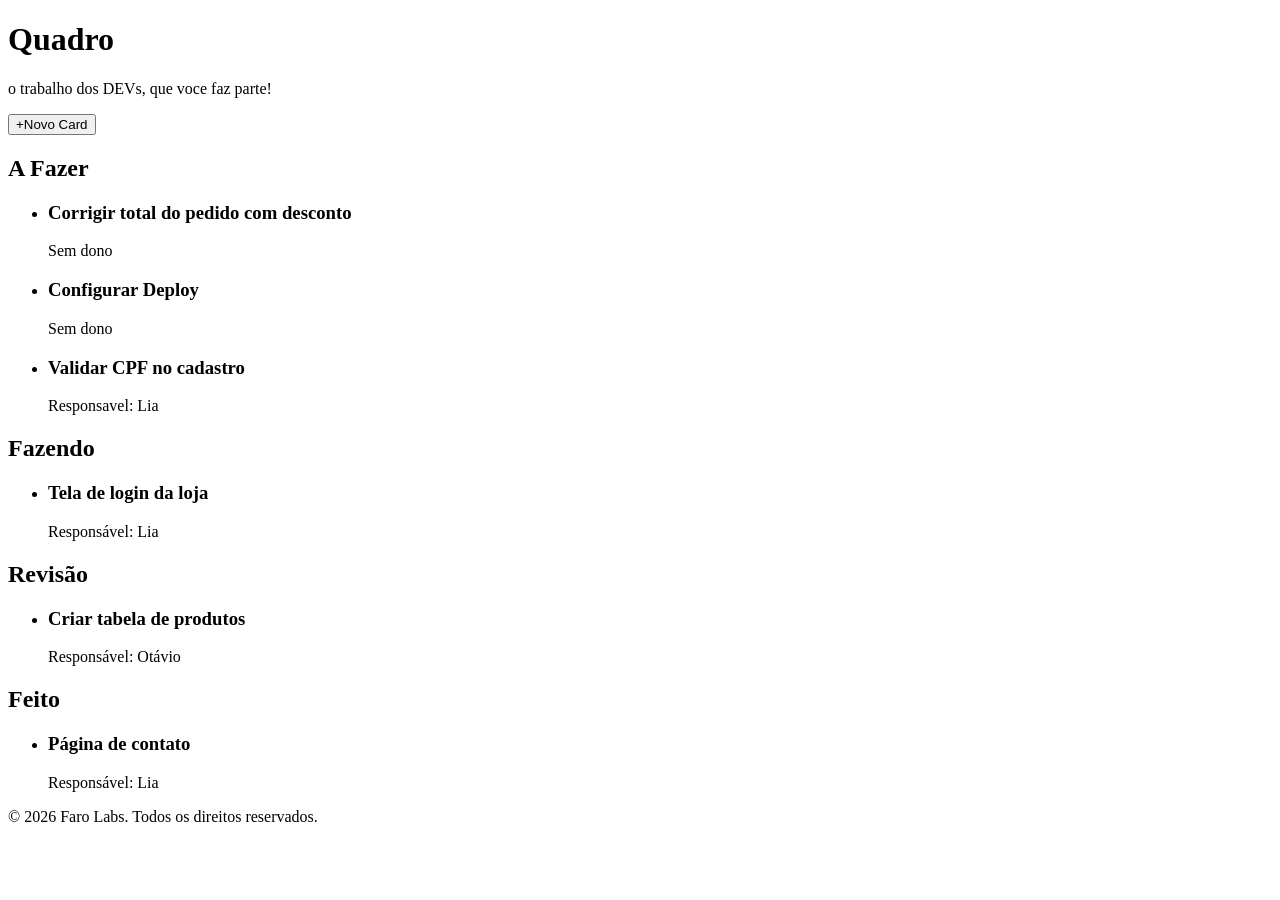
==== index.html @ b7ae597c "escreve os 6 cards de exemplo nas colunas" ====
<!DOCTYPE html>
<html lang="pt-BR">
<head>
  <meta charset="UTF-8">
  <meta name="viewport" content="width=device-width, initial-scale=1.0">
  <link rel="stylesheet" href="style.css">
  <title>Quadro — Faro Labs</title>
</head>

<body>
  <header>
    <h1>Quadro</h1>
    <p> o trabalho dos DEVs, que voce faz parte!</p>
    <button type="button">+Novo Card</button>
  </header>

  <main>
    <section aria-labelledby="coluna-a-fazer">
      <h2 id="coluna-a-fazer">A Fazer</h2>
      <ul>
        <li>
          <article>
            <h3>Corrigir total do pedido com desconto</h3>
            <p>Sem dono</p>
          </article>
        </li>
      </ul>
      <ul>
        <li>
          <article>
            <h3>Configurar Deploy</h3>
            <p>Sem dono</p>
          </article>
        </li>
      </ul>
      <ul>
        <li>
          <article>
            <h3>Validar CPF no cadastro</h3>
            <p>Responsavel: Lia</p>
          </article>
        </li>
      </ul>
    </section>

    <section aria-labelledby="coluna-fazendo">
      <h2 id="coluna-fazendo">Fazendo</h2>
      <ul>
        <li>
          <article>
            <h3>Tela de login da loja</h3>
            <p>Responsável: Lia</p>
          </article>
        </li>
      </ul>
    </section>

    <section aria-labelledby="coluna-revisao">
      <h2 id="coluna-revisao">Revisão</h2>
      <ul>
        <li>
          <article>
            <h3>Criar tabela de produtos</h3>
            <p>Responsável: Otávio</p>
          </article>
        </li>
      </ul>
    </section>

    <section aria-labelledby="coluna-feito">
      <h2 id="coluna-feito">Feito</h2>
      <ul>
        <li>
          <article>
            <h3>Página de contato</h3>
            <p>Responsável: Lia</p>
          </article>
        </li>
      </ul>
    </section>

  </main>

<footer>
  <p>© 2026 Faro Labs. Todos os direitos reservados.</p>
</footer>

</body>
</html>
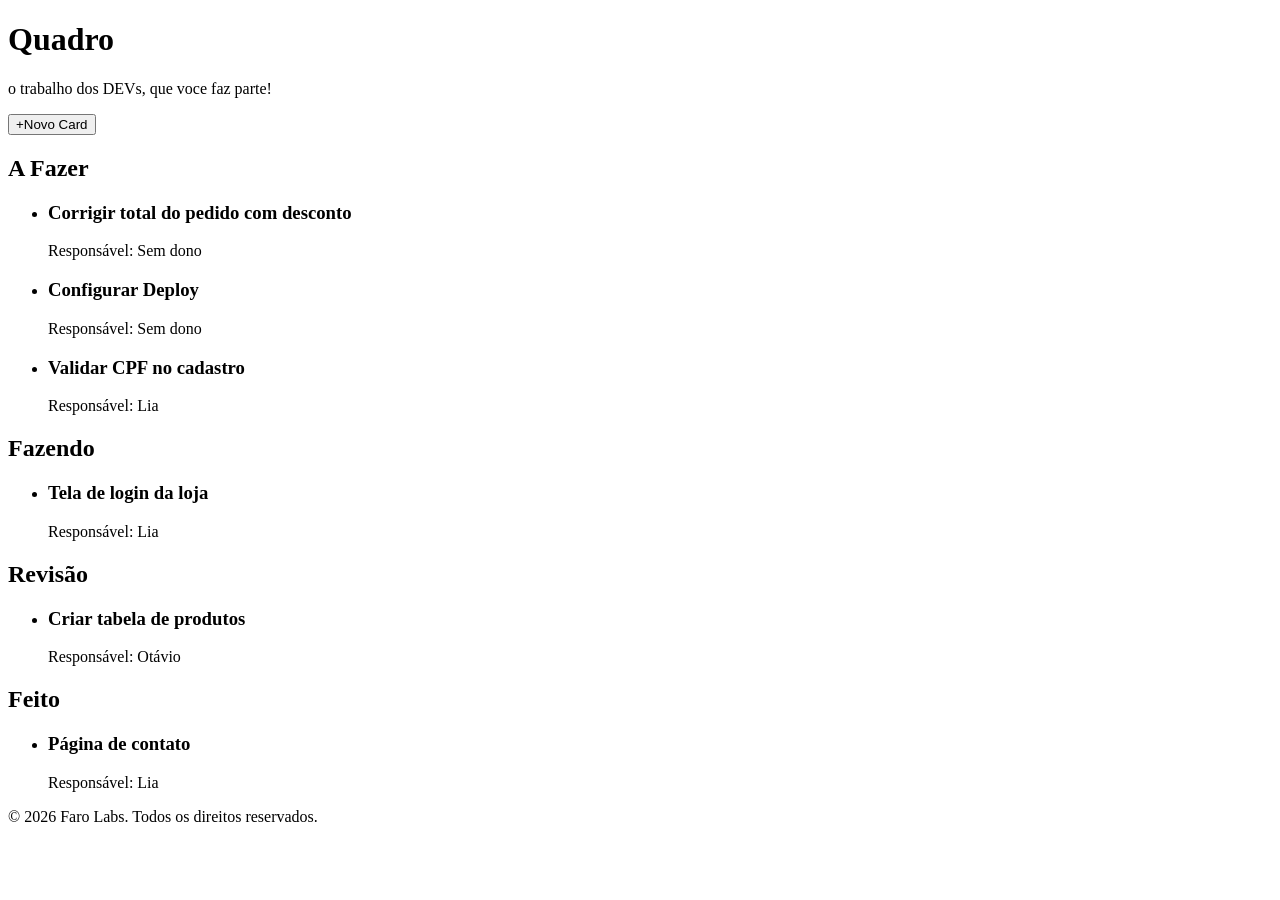
==== commit f7b19434: "junta os cards de A fazer numa lista so" ====
--- a/index.html
+++ b/index.html
@@ -21,23 +21,19 @@
         <li>
           <article>
             <h3>Corrigir total do pedido com desconto</h3>
-            <p>Sem dono</p>
+            <p>Responsável: Sem dono</p>
           </article>
         </li>
-      </ul>
-      <ul>
         <li>
           <article>
             <h3>Configurar Deploy</h3>
-            <p>Sem dono</p>
+            <p>Responsável: Sem dono</p>
           </article>
         </li>
-      </ul>
-      <ul>
         <li>
           <article>
             <h3>Validar CPF no cadastro</h3>
-            <p>Responsavel: Lia</p>
+            <p>Responsável: Lia</p>
           </article>
         </li>
       </ul>
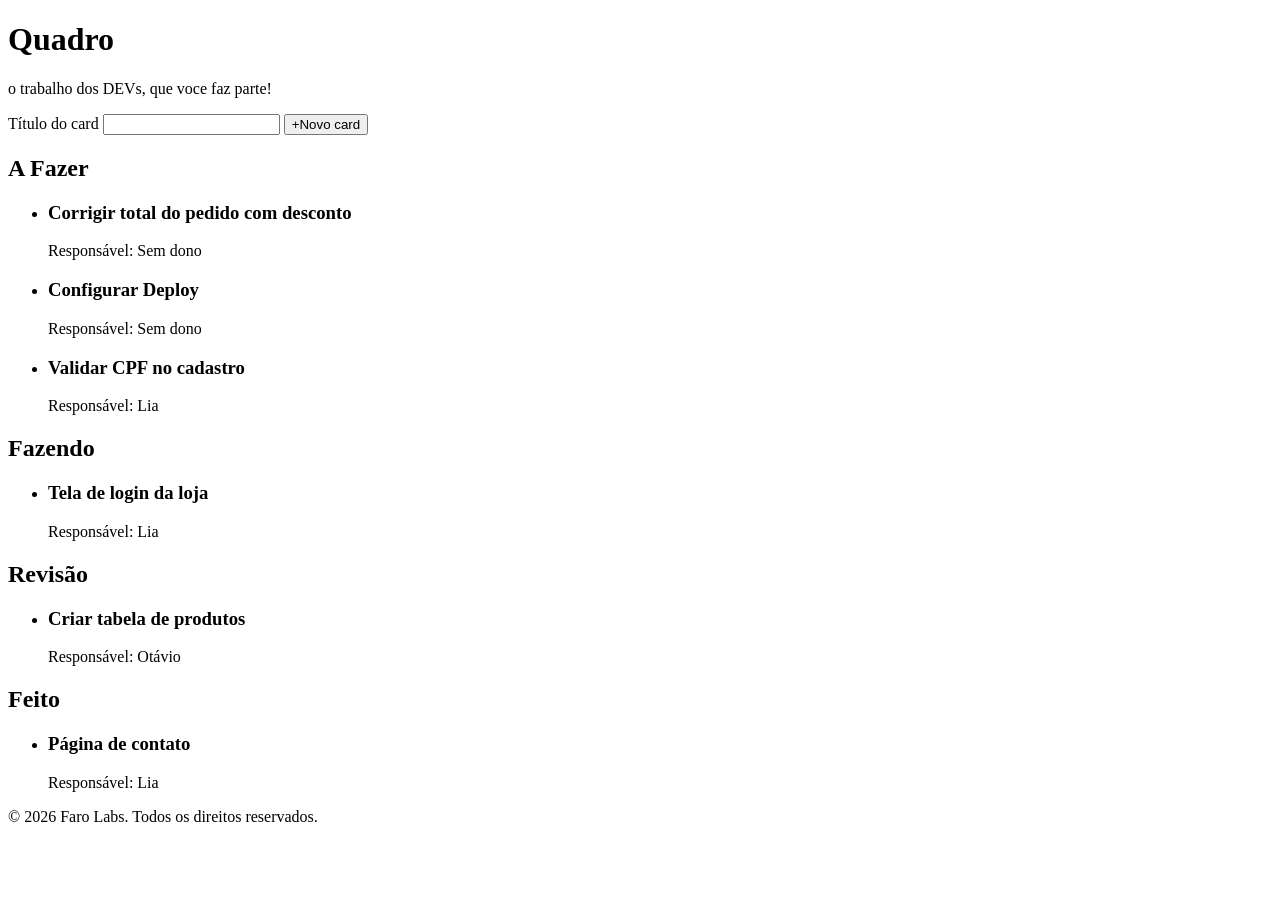
==== commit 9cc2bbf3: "troca o botao solto por o formulario de novo card com titulo OBRIGATORIO" ====
--- a/index.html
+++ b/index.html
@@ -11,7 +11,11 @@
   <header>
     <h1>Quadro</h1>
     <p> o trabalho dos DEVs, que voce faz parte!</p>
-    <button type="button">+Novo Card</button>
+    <form>
+      <label for="novo-titulo">Título do card</label>
+      <input id="novo-titulo" name="titulo" type="text" required maxlength="120">
+      <button type="submit">+Novo card</button>
+    </form>
   </header>
 
   <main>
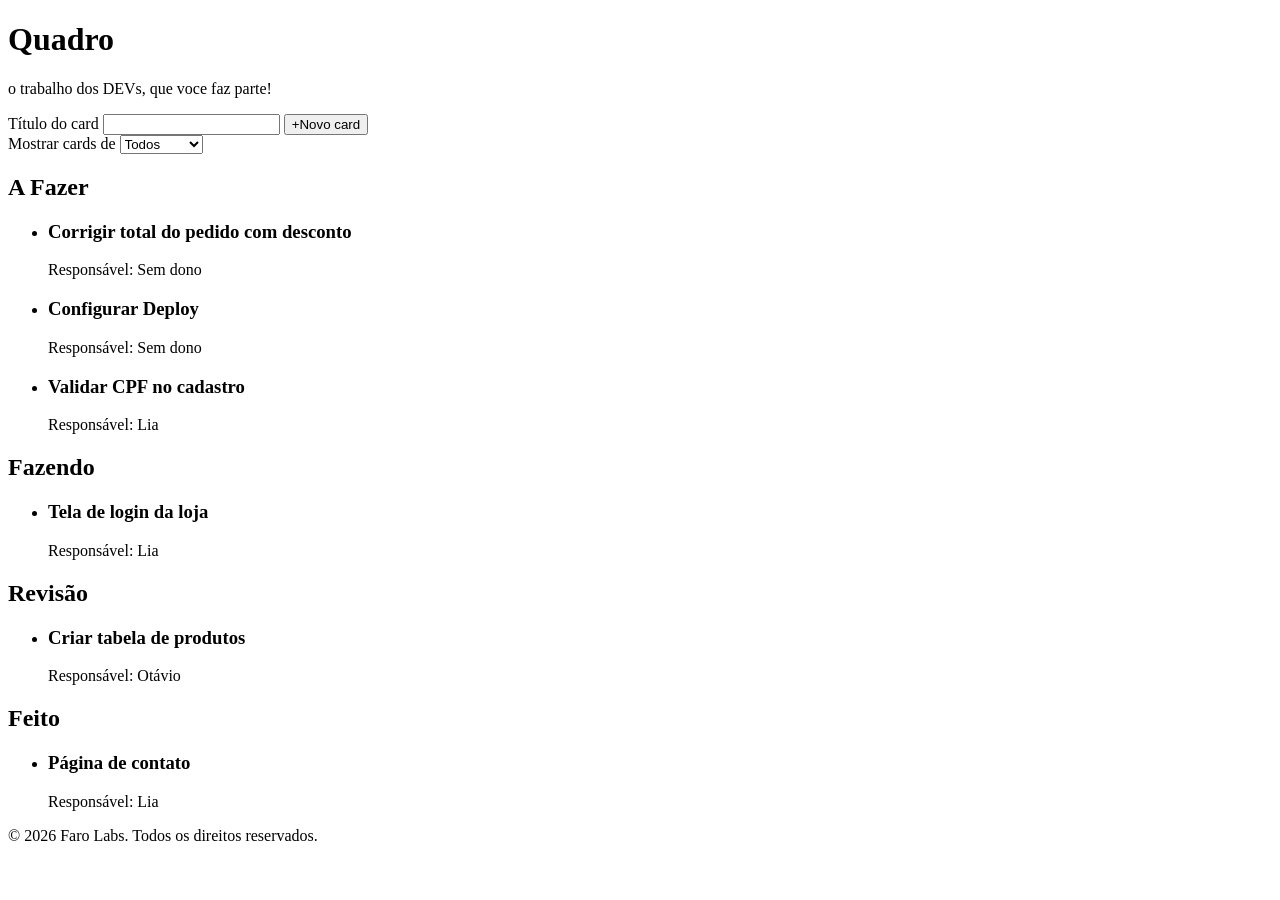
==== commit b5f83be3: "adiciona filtro por responsavel" ====
--- a/index.html
+++ b/index.html
@@ -16,6 +16,14 @@
       <input id="novo-titulo" name="titulo" type="text" required maxlength="120">
       <button type="submit">+Novo card</button>
     </form>
+    <label for="filtro"> Mostrar cards de 
+      <select name="responsavel" id="filtro">
+        <option value="todos">Todos</option>
+        <option value="lia">Lia</option>
+        <option value="otavio">Otávio</option>
+       <option value="sem-dono">Sem dono</option>
+      </select>
+    </label>
   </header>
 
   <main>
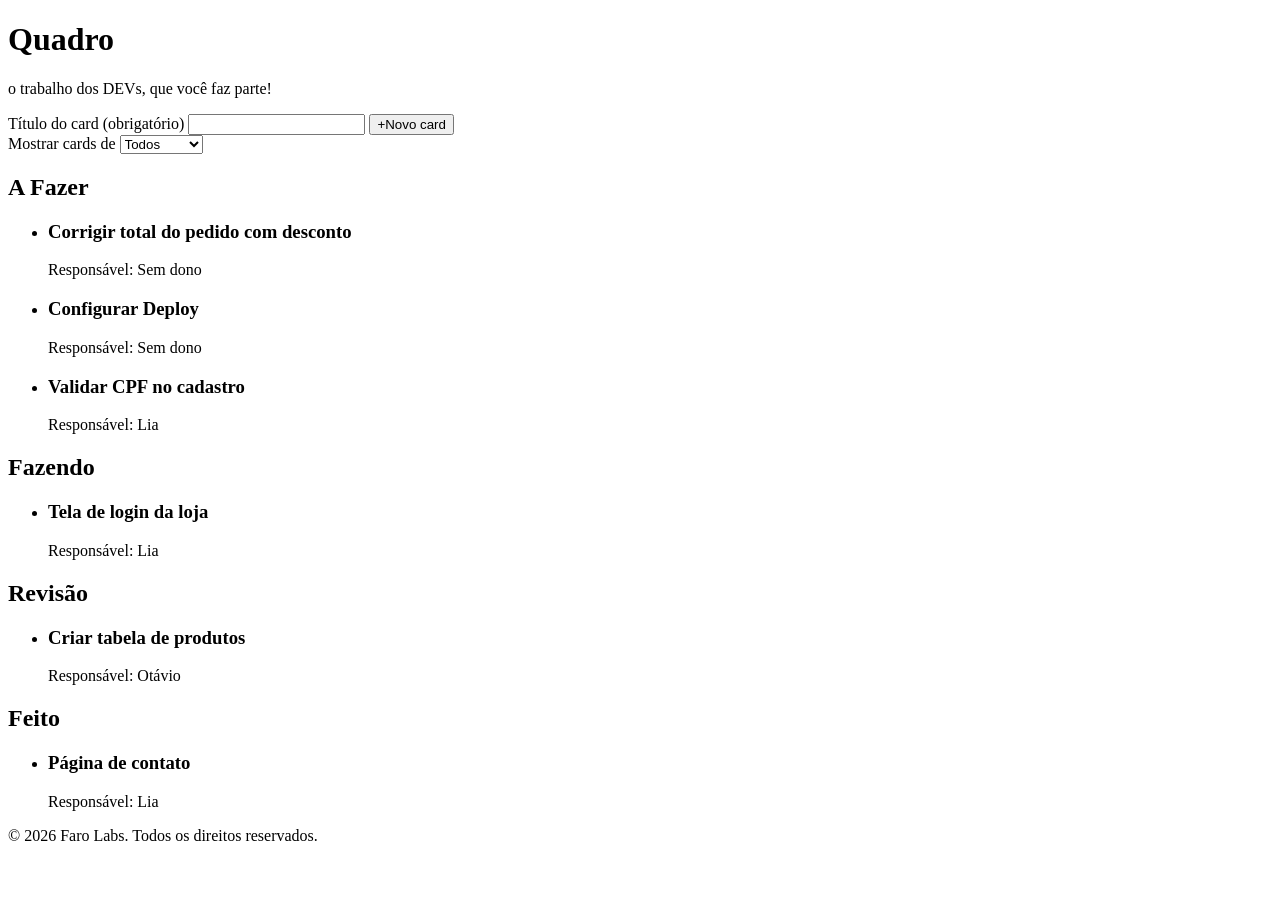
==== commit 156cc78e: "coloca o arquivo da subop 04, edita o index.html e colocamos mais coisas no diario!" ====
--- a/index.html
+++ b/index.html
@@ -10,9 +10,9 @@
 <body>
   <header>
     <h1>Quadro</h1>
-    <p> o trabalho dos DEVs, que voce faz parte!</p>
+    <p> o trabalho dos DEVs, que você faz parte!</p>
     <form>
-      <label for="novo-titulo">Título do card</label>
+      <label for="novo-titulo">Título do card (obrigatório)</label>
       <input id="novo-titulo" name="titulo" type="text" required maxlength="120">
       <button type="submit">+Novo card</button>
     </form>
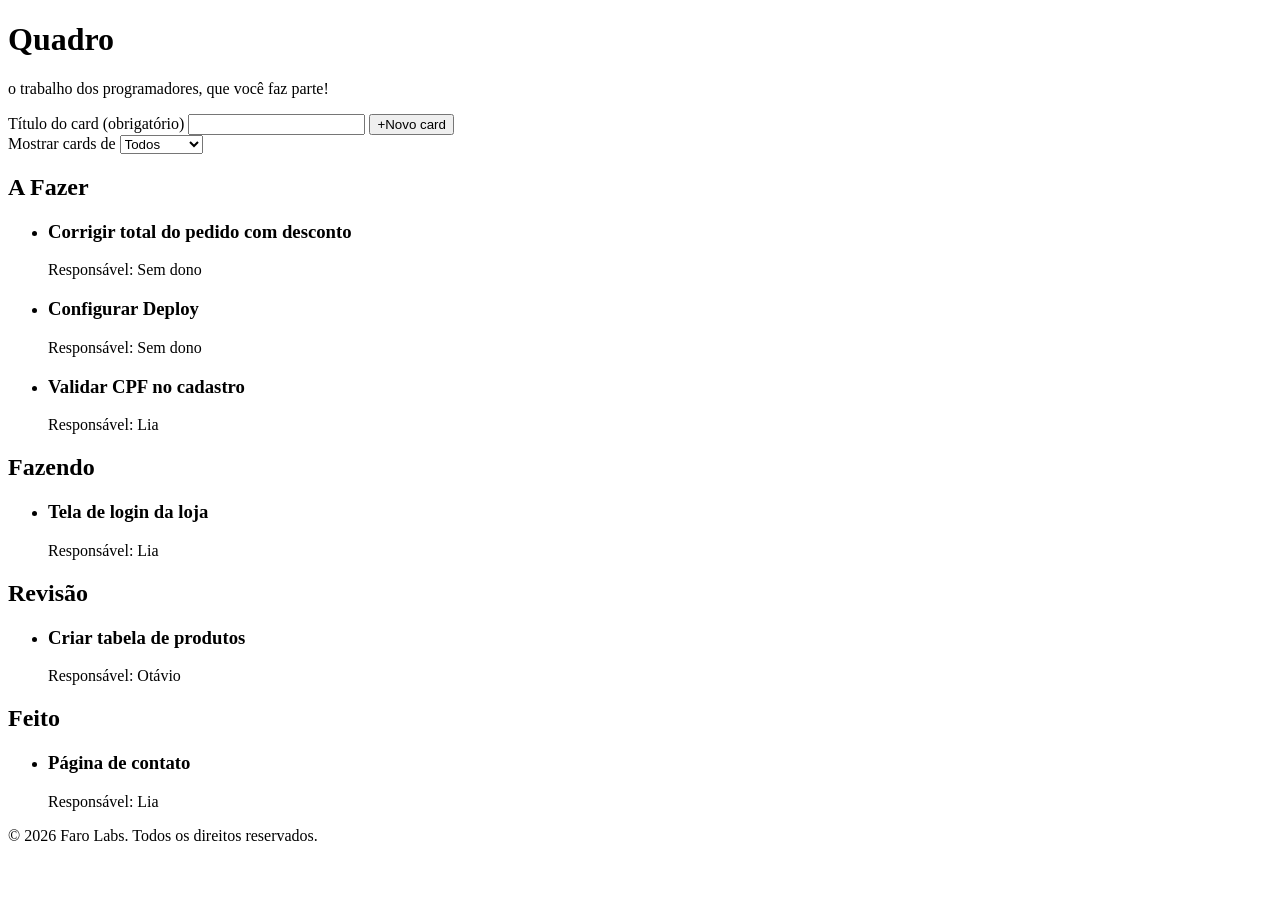
==== commit f8137914: "editei html, de DEVs para programadores" ====
--- a/index.html
+++ b/index.html
@@ -10,7 +10,7 @@
 <body>
   <header>
     <h1>Quadro</h1>
-    <p> o trabalho dos DEVs, que você faz parte!</p>
+    <p> o trabalho dos programadores, que você faz parte!</p>
     <form>
       <label for="novo-titulo">Título do card (obrigatório)</label>
       <input id="novo-titulo" name="titulo" type="text" required maxlength="120">
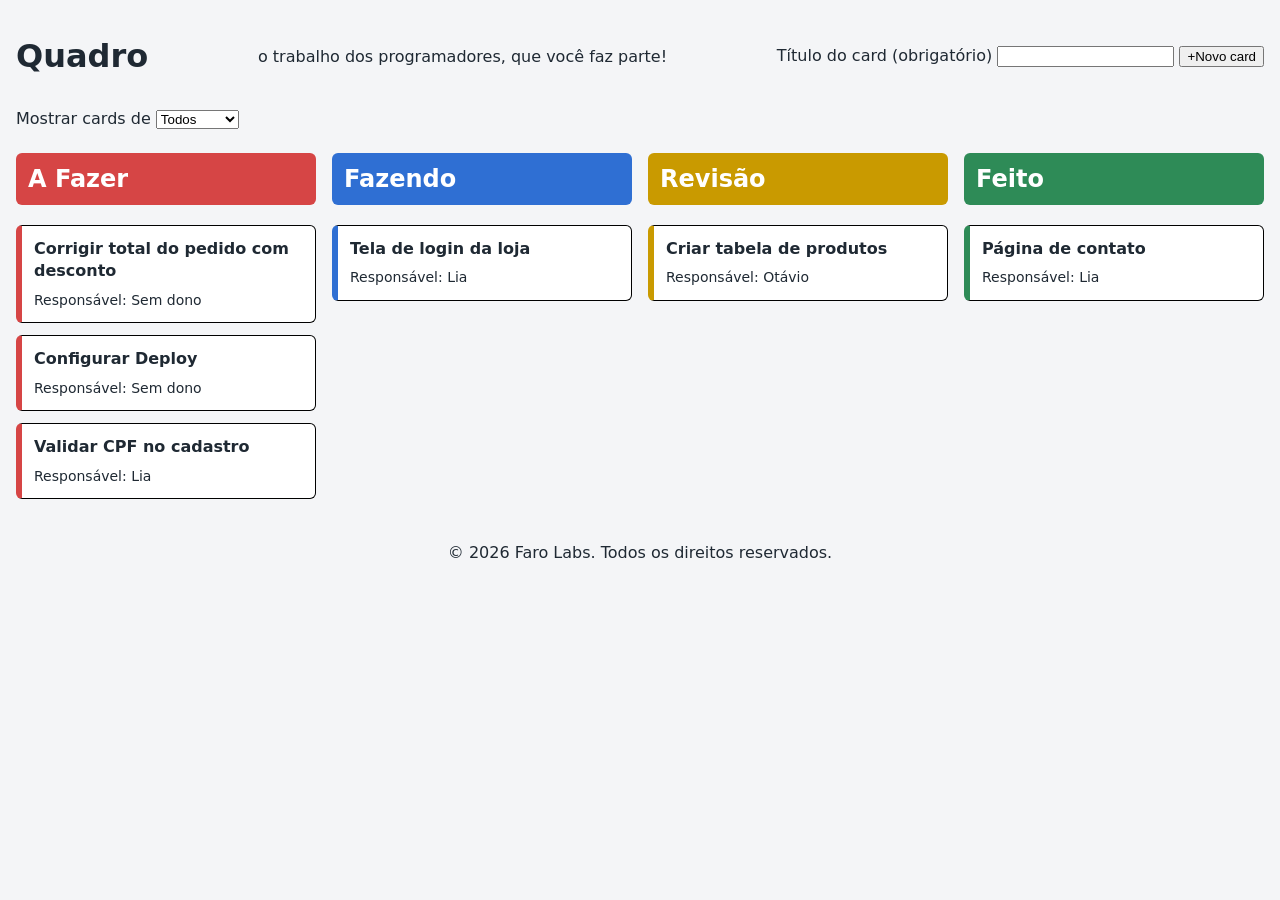
==== commit e688df5e: "atualiza o css feito pela primeira vez com IA" ====
--- a/index.html
+++ b/index.html
@@ -89,9 +89,9 @@
 
   </main>
 
-<footer>
-  <p>© 2026 Faro Labs. Todos os direitos reservados.</p>
-</footer>
+  <footer>
+    <p>© 2026 Faro Labs. Todos os direitos reservados.</p>
+  </footer>
 
 </body>
 </html>
--- a/style.css
+++ b/style.css
@@ -0,0 +1,171 @@
+:root {
+  --fundo: #f4f5f7;
+  --cartao: #ffffff;
+  --texto: #1f2933;
+  --destaque: #2f5bd3;
+
+  --cor-a-fazer: #d64545;
+  --cor-fazendo: #2f6fd3;
+  --cor-revisao: #c99a00;
+  --cor-feito: #2e8b57;
+
+  --cor-sem-dono: #d64545;
+  --texto-claro: #ffffff;
+  --texto-escuro: #1f2933;
+}
+
+* {
+  box-sizing: border-box;
+}
+
+body {
+  margin: 0;
+  padding: 16px;
+  font-family: system-ui, sans-serif;
+  background: var(--fundo);
+  color: var(--texto);
+}
+
+header {
+  display: flex;
+  justify-content: space-between;
+  align-items: center;
+  flex-wrap: wrap;
+  gap: 12px;
+  margin-bottom: 24px;
+}
+
+main {
+  display: grid;
+  grid-template-columns: repeat(4, minmax(0, 1fr));
+  gap: 16px;
+  align-items: start;
+}
+
+section {
+  min-width: 0;
+}
+
+section h2 {
+  margin-top: 0;
+  padding: 12px;
+  border-radius: 6px;
+  color: var(--texto-claro);
+}
+
+section[aria-labelledby="coluna-a-fazer"] h2 {
+  background: var(--cor-a-fazer);
+}
+
+section[aria-labelledby="coluna-fazendo"] h2 {
+  background: var(--cor-fazendo);
+}
+
+section[aria-labelledby="coluna-revisao"] h2 {
+  background: var(--cor-revisao);
+}
+
+section[aria-labelledby="coluna-feito"] h2 {
+  background: var(--cor-feito);
+}
+
+section ul {
+  list-style: none;
+  padding: 0;
+  margin: 0;
+}
+
+section li {
+  margin-bottom: 12px;
+}
+
+article {
+  padding: 12px;
+  border: 1px solid #000000;
+  border-radius: 6px;
+  margin: 8px 0;
+  background: var(--cartao);
+  overflow-wrap: anywhere;
+}
+
+article h3 {
+  margin: 0 0 8px;
+  font-size: 1rem;
+  line-height: 1.4;
+}
+
+article p {
+  margin: 0;
+  font-size: 0.875rem;
+  line-height: 1.4;
+}
+
+section[aria-labelledby="coluna-a-fazer"] article {
+  border-left: 6px solid var(--cor-a-fazer);
+}
+
+section[aria-labelledby="coluna-fazendo"] article {
+  border-left: 6px solid var(--cor-fazendo);
+}
+
+section[aria-labelledby="coluna-revisao"] article {
+  border-left: 6px solid var(--cor-revisao);
+}
+
+section[aria-labelledby="coluna-feito"] article {
+  border-left: 6px solid var(--cor-feito);
+}
+
+article:has(p) {
+  background: var(--cartao);
+}
+
+article:has(p:first-of-type) {
+  background: var(--cartao);
+}
+
+:focus-visible {
+  outline: 3px solid var(--destaque);
+  outline-offset: 2px;
+}
+
+footer {
+  margin-top: 32px;
+  text-align: center;
+}
+
+@media (max-width: 1000px) {
+  main {
+    grid-template-columns: repeat(2, minmax(0, 1fr));
+  }
+}
+
+@media (max-width: 700px) {
+  body {
+    padding: 12px;
+  }
+
+  main {
+    grid-template-columns: minmax(0, 1fr);
+    gap: 24px;
+  }
+
+  header {
+    align-items: stretch;
+  }
+
+  header form,
+  header label {
+    max-width: 100%;
+  }
+
+  header input,
+  header select,
+  header button {
+    max-width: 100%;
+  }
+
+  section h2 {
+    margin-bottom: 12px;
+  }
+}
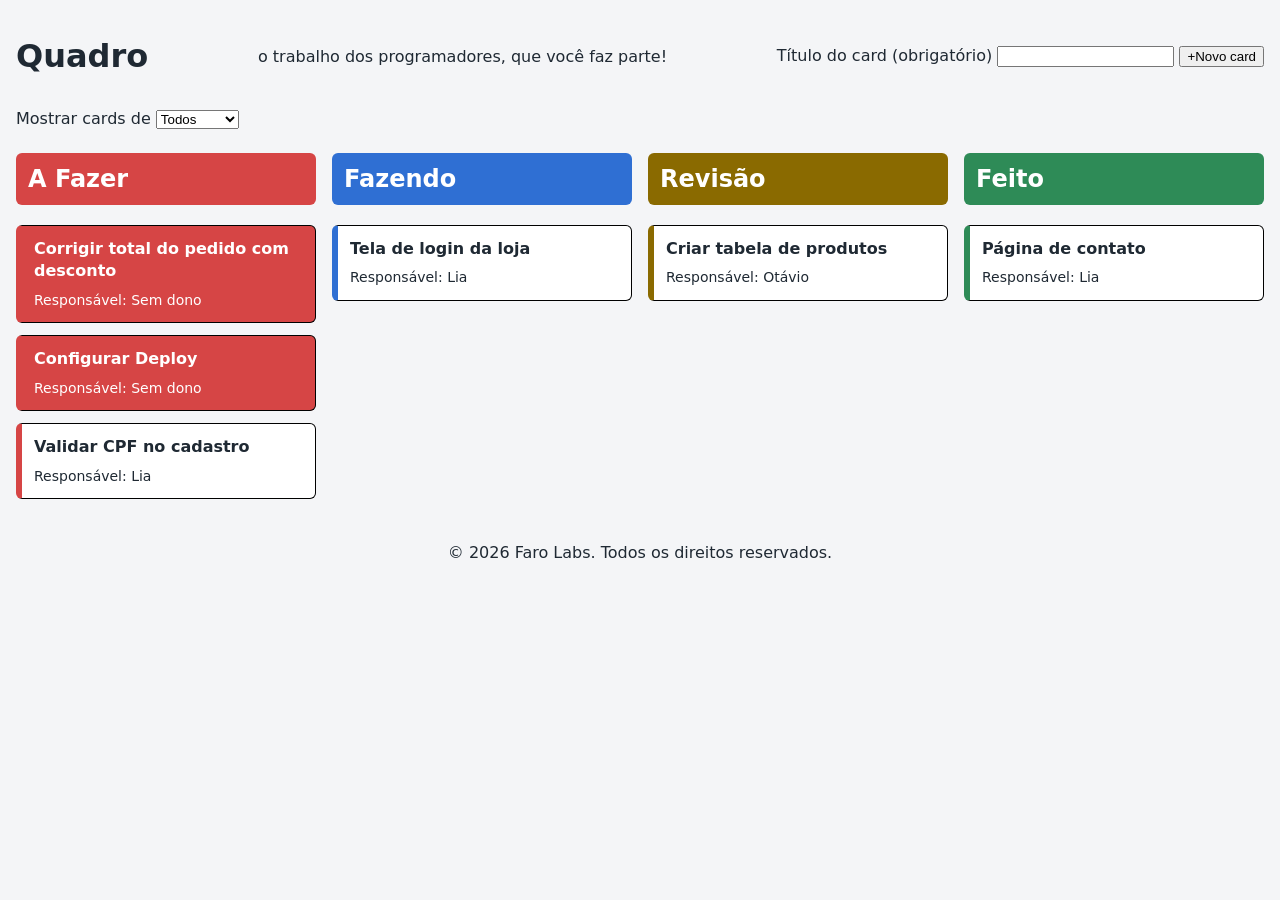
==== commit 3249a862: "edita cards para que os que sao sem dono ficam inteiro vermelhos" ====
--- a/index.html
+++ b/index.html
@@ -31,13 +31,13 @@
       <h2 id="coluna-a-fazer">A Fazer</h2>
       <ul>
         <li>
-          <article>
+          <article class="sem-dono">
             <h3>Corrigir total do pedido com desconto</h3>
             <p>Responsável: Sem dono</p>
           </article>
         </li>
         <li>
-          <article>
+          <article class="sem-dono">
             <h3>Configurar Deploy</h3>
             <p>Responsável: Sem dono</p>
           </article>
--- a/style.css
+++ b/style.css
@@ -6,7 +6,7 @@
 
   --cor-a-fazer: #d64545;
   --cor-fazendo: #2f6fd3;
-  --cor-revisao: #c99a00;
+  --cor-revisao: #8a6a00;
   --cor-feito: #2e8b57;
 
   --cor-sem-dono: #d64545;
@@ -116,12 +116,9 @@
   border-left: 6px solid var(--cor-feito);
 }
 
-article:has(p) {
-  background: var(--cartao);
-}
-
-article:has(p:first-of-type) {
-  background: var(--cartao);
+article.sem-dono {
+  background: var(--cor-sem-dono);
+  color: var(--texto-claro);
 }
 
 :focus-visible {
